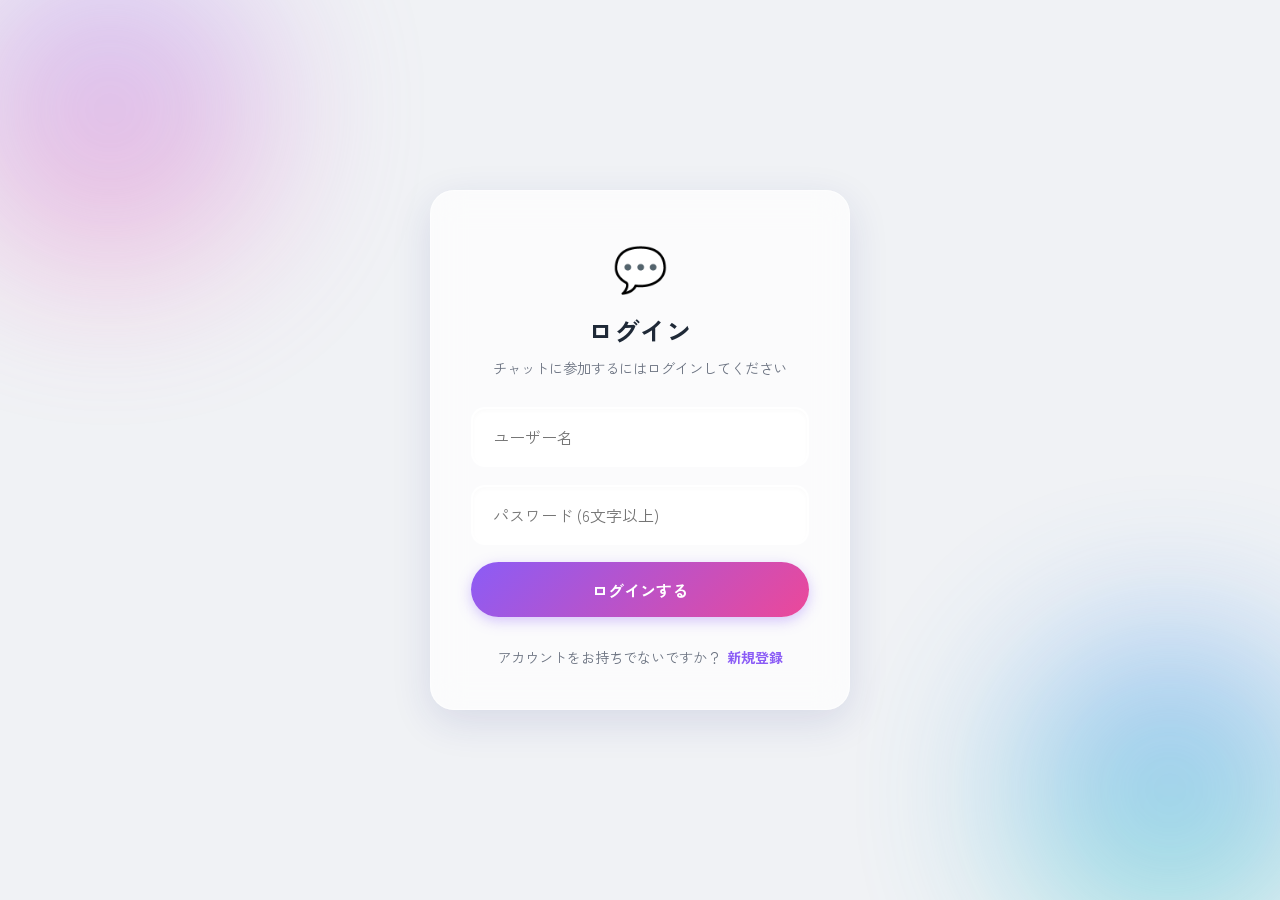
==== index.html @ 80511231 "Add files via upload" ====
<!DOCTYPE html>
<html lang="ja">

<head>
    <meta charset="UTF-8">
    <meta name="viewport" content="width=device-width, initial-scale=1.0">
    <title>授業一覧</title>
    <link rel="icon" type="image/png" href="PNG.png">
    <link rel="stylesheet" href="style.css">
    <link rel="preconnect" href="https://fonts.googleapis.com">
    <link rel="preconnect" href="https://fonts.gstatic.com" crossorigin>
    <link href="https://fonts.googleapis.com/css2?family=Zen+Kaku+Gothic+New:wght@400;500;700&display=swap"
        rel="stylesheet">
</head>

<body>
    <div class="background-shape"></div>
    <div class="background-shape shape-2"></div>

    <!-- ============================================== -->
    <!-- 1. ログイン / 新規登録 画面 (未ログイン時) -->
    <!-- ============================================== -->
    <div id="authView" class="auth-view-container">
        <div class="auth-card">
            <div class="auth-card-header">
                <div class="auth-logo">💬</div>
                <h1 id="authTitle">ログイン</h1>
                <p id="authSubtitle">チャットに参加するにはログインしてください</p>
            </div>
            <form id="authForm" class="auth-form" onsubmit="return false;">
                <div class="input-group">
                    <input type="text" id="authUsername" placeholder="ユーザー名" maxlength="20" autocomplete="username" required>
                </div>
                <div class="input-group">
                    <input type="password" id="authPassword" placeholder="パスワード (6文字以上)" autocomplete="current-password" required>
                </div>
                <button type="submit" id="authSubmitBtn" class="primary-btn">
                    ログインする
                </button>
                <div class="auth-switch">
                    <span id="authSwitchPrompt">アカウントをお持ちでないですか？</span>
                    <a href="#" id="switchToRegister">新規登録</a>
                </div>
            </form>
        </div>
    </div>

    <!-- ============================================== -->
    <!-- 2. メインチャット画面 (ログイン後) -->
    <!-- ============================================== -->
    <div id="mainChatView" class="main-chat-view hidden">
        <!-- トップバー -->
        <div class="top-nav-bar">
            <div class="online-users-wrapper" id="onlineUsersWrapper">
                <button id="onlineCounter" class="online-counter-badge" title="クリックでオンラインユーザーを表示">
                    <span class="status-dot"></span>
                    <span><span id="userCount">1</span>人がオンライン</span>
                    <svg class="online-chevron" width="12" height="12" viewBox="0 0 24 24" fill="none" stroke="currentColor" stroke-width="2.5" stroke-linecap="round" stroke-linejoin="round"><polyline points="6 9 12 15 18 9"></polyline></svg>
                </button>
                <div class="online-users-popup" id="onlineUsersPopup">
                    <div class="online-users-header">
                        <span>👥 オンラインメンバー</span>
                        <span id="onlinePopupCount" class="online-count-pill">1人</span>
                    </div>
                    <ul class="online-users-list" id="onlineUsersList">
                        <li class="online-user-item empty">読み込み中...</li>
                    </ul>
                </div>
            </div>
            <!-- ページマップ -->
            <div class="page-map-wrapper" id="pageMapWrapper">
                <button class="page-map-toggle-btn" id="pageMapToggleBtn">
                    🗺️ ページマップ
                    <svg class="page-map-chevron" width="12" height="12" viewBox="0 0 24 24" fill="none" stroke="currentColor" stroke-width="2.5" stroke-linecap="round" stroke-linejoin="round"><polyline points="6 9 12 15 18 9"></polyline></svg>
                </button>
                <div class="page-map-popup" id="pageMapPopup">
                    <div class="page-map-popup-inner">
                        <button class="page-thumb active" data-page="chat" id="thumbChat">
                            <div class="page-thumb-preview chat-preview">
                                <div class="chat-prev-bar"></div>
                                <div class="chat-prev-msg"></div>
                                <div class="chat-prev-msg short"></div>
                                <div class="chat-prev-msg"></div>
                            </div>
                            <span class="page-thumb-label">💬 チャット</span>
                        </button>
                        <button class="page-thumb" data-page="game" id="thumbGame">
                            <div class="page-thumb-preview game-preview">
                                <div class="game-prev-dot"></div>
                            </div>
                            <span class="page-thumb-label">🎮 ゲーム</span>
                        </button>
                    </div>
                </div>
            </div>
            <div class="user-profile-badge">
                <div class="user-profile-info">
                    <span class="user-greeting">👤</span>
                    <span id="displayUserName" class="user-name-text"></span>
                </div>
                <button id="logoutBtn" class="logout-btn-header" title="ログアウト">ログアウト</button>
            </div>
        </div>

        <!-- チャット本体コンテナ -->
        <div class="container main-content-container">
            <section class="input-card">
                <div class="input-group">
                    <input type="text" id="nameInput" placeholder="お名前" maxlength="20" readonly>
                </div>
                <div class="input-group">
                    <textarea id="messageInput" placeholder="メッセージを入力、または画像をペースト (Ctrl+V)..." rows="3"></textarea>
                </div>

                <!-- 画像プレビュー領域 -->
                <div id="imagePreviewContainer" class="image-preview-container hidden">
                    <div class="image-preview-wrapper">
                        <img id="imagePreview" src="" alt="プレビュー">
                        <button type="button" id="removeImageBtn" class="remove-image-btn" title="画像を削除">&times;</button>
                    </div>
                </div>

                <!-- 入力アクションバー（画像選択ボタン＆送信ボタン） -->
                <div class="input-actions-bar">
                    <label for="imageInput" class="attach-image-btn" id="attachImageBtn" title="画像を添付">
                        <input type="file" id="imageInput" accept="image/*" style="display: none;">
                        <svg xmlns="http://www.w3.org/2000/svg" width="20" height="20" viewBox="0 0 24 24" fill="none" stroke="currentColor" stroke-width="2" stroke-linecap="round" stroke-linejoin="round">
                            <rect x="3" y="3" width="18" height="18" rx="2" ry="2"></rect>
                            <circle cx="8.5" cy="8.5" r="1.5"></circle>
                            <polyline points="21 15 16 10 5 21"></polyline>
                        </svg>
                        <span>画像を追加</span>
                    </label>

                    <button id="sendBtn">
                        送信する
                        <svg xmlns="http://www.w3.org/2000/svg" width="16" height="16" viewBox="0 0 24 24"
                            fill="none" stroke="currentColor" stroke-width="2" stroke-linecap="round"
                            stroke-linejoin="round">
                            <line x1="22" y1="2" x2="11" y2="13"></line>
                            <polygon points="22 2 15 22 11 13 2 9 22 2"></polygon>
                        </svg>
                    </button>
                </div>

                <button id="deleteAllBtn" class="delete-all-btn"
                    style="width: 100%; margin-top: 1rem; background: #fee2e2; color: #ef4444; justify-content: center;">
                    自分の投稿を全て削除
                </button>
                <button id="adminDeleteBtn" class="admin-delete-btn"
                    style="width: 100%; margin-top: 0.5rem; background: #991b1b; color: white; justify-content: center; font-size: 0.8rem; padding: 0.5rem;">
                    管理者用: 全投稿を削除
                </button>
            </section>

            <section id="messagesContainer" class="messages-container">
                <div class="loading-state">読み込み中...</div>
            </section>
        </div>
    </div>

    <!-- ============================================== -->
    <!-- 3. ゲームページ                              -->
    <!-- ============================================== -->
    <div id="gameView" class="game-view hidden">
        <div class="game-topbar">
            <button id="backToChatBtn" class="back-to-chat-btn">← チャットに戻る</button>
            <span class="game-topbar-title">🎮 ゲームページ</span>
            <span class="game-shortcut-hint">Ctrl+Shift+G で戻る</span>
        </div>
        <div class="game-canvas-area">
            <canvas id="gameCanvas"></canvas>
            <!-- ここにゲームの要素を追加してください -->
        </div>
    </div>

    <!-- 削除確認モーダル -->
    <div id="deleteModal" class="modal-overlay">
        <div class="modal-content">
            <h2>本当に削除しますか？</h2>
            <p>この操作は取り消せません。</p>
            <div class="modal-actions">
                <button id="cancelDeleteBtn" class="secondary-btn">キャンセル</button>
                <button id="confirmDeleteBtn" class="danger-btn">削除する</button>
            </div>
        </div>
    </div>

    <!-- 画像拡大プレビュー用モーダル -->
    <div id="imageModal" class="modal-overlay image-modal-overlay">
        <div class="image-modal-content">
            <button id="closeImageModalBtn" class="image-modal-close-btn">&times;</button>
            <img id="modalImage" src="" alt="拡大画像">
        </div>
    </div>

    <script type="module" src="script.js"></script>
</body>

</html>
---- style.css ----
:root {
    --primary-color: #8b5cf6;
    --primary-hover: #7c3aed;
    --accent-color: #ec4899;
    --bg-gradient: linear-gradient(135deg, #fdfbfb 0%, #ebedee 100%);
    --text-primary: #1f2937;
    --text-secondary: #6b7280;
    --glass-bg: rgba(255, 255, 255, 0.7);
    --glass-border: rgba(255, 255, 255, 0.5);
    --shadow-soft: 0 8px 32px 0 rgba(31, 38, 135, 0.07);
    --border-radius: 16px;
}

* {
    box-sizing: border-box;
    margin: 0;
    padding: 0;
}

body {
    font-family: 'Zen Kaku Gothic New', sans-serif;
    background: #f0f2f5;
    color: var(--text-primary);
    line-height: 1.6;
    min-height: 100vh;
    position: relative;
    overflow-x: hidden;
}

.background-shape {
    position: fixed;
    width: 320px;
    height: 320px;
    background: linear-gradient(180deg, #a78bfa 0%, #f472b6 100%);
    filter: blur(80px);
    border-radius: 50%;
    top: -50px;
    left: -50px;
    z-index: -1;
    opacity: 0.45;
    animation: float 10s infinite ease-in-out;
}

.shape-2 {
    top: auto;
    bottom: -50px;
    left: auto;
    right: -50px;
    background: linear-gradient(180deg, #3b82f6 0%, #2dd4bf 100%);
    animation-delay: -5s;
}

@keyframes float {
    0%,
    100% {
        transform: translateY(0);
    }
    50% {
        transform: translateY(20px);
    }
}

.hidden {
    display: none !important;
}

/* ============================================== */
/* 1. ログイン画面スタイル (Auth View) */
/* ============================================== */
.auth-view-container {
    min-height: 100vh;
    display: flex;
    align-items: center;
    justify-content: center;
    padding: 1.5rem;
    animation: fadeIn 0.4s ease;
}

.auth-card {
    background: var(--glass-bg);
    backdrop-filter: blur(16px);
    -webkit-backdrop-filter: blur(16px);
    border: 1px solid var(--glass-border);
    padding: 2.5rem;
    border-radius: 24px;
    box-shadow: 0 12px 40px rgba(31, 38, 135, 0.12);
    width: 100%;
    max-width: 420px;
    text-align: center;
}

.auth-logo {
    font-size: 2.75rem;
    margin-bottom: 0.5rem;
}

.auth-card-header h1 {
    font-size: 1.6rem;
    font-weight: 700;
    color: var(--text-primary);
    margin-bottom: 0.35rem;
}

.auth-card-header p {
    font-size: 0.9rem;
    color: var(--text-secondary);
    margin-bottom: 1.75rem;
}

.auth-form {
    display: flex;
    flex-direction: column;
    gap: 1.1rem;
}

.auth-form .input-group input {
    width: 100%;
    padding: 1rem 1.25rem;
    border: 2px solid transparent;
    background: rgba(255, 255, 255, 0.9);
    border-radius: 14px;
    font-family: inherit;
    font-size: 1rem;
    color: var(--text-primary);
    transition: all 0.25s ease;
}

.auth-form .input-group input:focus {
    outline: none;
    border-color: var(--primary-color);
    background: #fff;
    box-shadow: 0 0 0 4px rgba(139, 92, 246, 0.15);
}

.primary-btn {
    background: linear-gradient(135deg, var(--primary-color), var(--accent-color));
    color: white;
    border: none;
    padding: 0.95rem 1.5rem;
    border-radius: 50px;
    font-weight: 700;
    font-size: 1rem;
    cursor: pointer;
    width: 100%;
    display: flex;
    align-items: center;
    justify-content: center;
    gap: 0.5rem;
    box-shadow: 0 4px 14px rgba(139, 92, 246, 0.35);
    transition: all 0.25s cubic-bezier(0.4, 0, 0.2, 1);
    font-family: inherit;
}

.primary-btn:hover {
    transform: translateY(-2px);
    box-shadow: 0 6px 18px rgba(139, 92, 246, 0.45);
}

.primary-btn:active {
    transform: translateY(0);
}

.auth-switch {
    font-size: 0.88rem;
    color: var(--text-secondary);
    margin-top: 0.75rem;
    display: flex;
    justify-content: center;
    gap: 0.4rem;
}

.auth-switch a {
    color: var(--primary-color);
    text-decoration: none;
    font-weight: 700;
}

.auth-switch a:hover {
    text-decoration: underline;
}

/* ============================================== */
/* 2. メインチャット画面スタイル */
/* ============================================== */
.main-chat-view {
    padding: 1.5rem 1rem 1.5rem;
    animation: fadeIn 0.4s ease;
    height: 100vh;
    overflow: hidden;
}

/* トップバー */
.top-nav-bar {
    max-width: 1200px;
    margin: 0 auto 1rem;
    display: flex;
    align-items: center;
    justify-content: space-between;
    gap: 1rem;
}

.online-users-wrapper {
    position: relative;
}

.online-counter-badge {
    background: rgba(255, 255, 255, 0.85);
    backdrop-filter: blur(8px);
    -webkit-backdrop-filter: blur(8px);
    padding: 0.45rem 0.9rem;
    border-radius: 50px;
    box-shadow: 0 2px 8px rgba(0, 0, 0, 0.06);
    display: flex;
    align-items: center;
    gap: 0.5rem;
    font-size: 0.85rem;
    font-weight: 700;
    font-family: inherit;
    color: var(--text-primary);
    border: 1px solid rgba(255, 255, 255, 0.6);
    cursor: pointer;
    transition: all 0.2s ease;
}

.online-counter-badge:hover {
    background: #fff;
    box-shadow: 0 4px 12px rgba(0, 0, 0, 0.1);
    transform: translateY(-1px);
}

.online-counter-badge.open {
    background: #fff;
    border-color: rgba(16, 185, 129, 0.4);
    box-shadow: 0 4px 14px rgba(16, 185, 129, 0.2);
}

.online-chevron {
    transition: transform 0.25s ease;
    flex-shrink: 0;
    color: var(--text-secondary);
}

.online-counter-badge.open .online-chevron {
    transform: rotate(180deg);
}

/* オンラインユーザー ポップアップ */
.online-users-popup {
    position: absolute;
    top: calc(100% + 0.6rem);
    left: 0;
    background: rgba(255, 255, 255, 0.96);
    backdrop-filter: blur(16px);
    -webkit-backdrop-filter: blur(16px);
    border: 1px solid rgba(255, 255, 255, 0.8);
    border-radius: 18px;
    box-shadow: 0 12px 36px rgba(31, 38, 135, 0.14);
    padding: 0.75rem;
    z-index: 9999;
    opacity: 0;
    pointer-events: none;
    transform: translateY(-6px);
    transition: opacity 0.2s ease, transform 0.2s ease;
    min-width: 220px;
    max-width: 280px;
}

.online-users-popup.open {
    opacity: 1;
    pointer-events: auto;
    transform: translateY(0);
}

.online-users-header {
    display: flex;
    align-items: center;
    justify-content: space-between;
    padding: 0.25rem 0.5rem 0.6rem;
    border-bottom: 1px solid rgba(0, 0, 0, 0.06);
    font-size: 0.82rem;
    font-weight: 700;
    color: var(--text-secondary);
}

.online-count-pill {
    background: rgba(16, 185, 129, 0.15);
    color: #059669;
    font-size: 0.75rem;
    font-weight: 700;
    padding: 0.15rem 0.55rem;
    border-radius: 20px;
}

.online-users-list {
    list-style: none;
    max-height: 220px;
    overflow-y: auto;
    padding: 0.4rem 0 0.1rem;
    margin: 0;
}

.online-user-item {
    display: flex;
    align-items: center;
    gap: 0.6rem;
    padding: 0.45rem 0.55rem;
    border-radius: 10px;
    font-size: 0.88rem;
    font-weight: 600;
    color: var(--text-primary);
    transition: background 0.15s ease;
}

.online-user-item:hover {
    background: rgba(139, 92, 246, 0.07);
}

.online-user-item.empty {
    color: var(--text-secondary);
    font-size: 0.82rem;
    justify-content: center;
    padding: 0.75rem;
}

.status-dot-sm {
    width: 8px;
    height: 8px;
    background-color: #10b981;
    border-radius: 50%;
    box-shadow: 0 0 0 2px rgba(16, 185, 129, 0.25);
    flex-shrink: 0;
}

.online-user-name {
    flex: 1;
    overflow: hidden;
    text-overflow: ellipsis;
    white-space: nowrap;
}

.online-user-tag {
    font-size: 0.7rem;
    font-weight: 700;
    background: rgba(139, 92, 246, 0.15);
    color: var(--primary-hover);
    padding: 0.1rem 0.45rem;
    border-radius: 8px;
    flex-shrink: 0;
}


/* ページマップ ボタン＋ポップアップ */
.page-map-wrapper {
    position: relative;
}

.page-map-toggle-btn {
    display: flex;
    align-items: center;
    gap: 0.4rem;
    background: rgba(255, 255, 255, 0.85);
    backdrop-filter: blur(8px);
    -webkit-backdrop-filter: blur(8px);
    border: 1px solid rgba(255, 255, 255, 0.6);
    padding: 0.45rem 0.9rem;
    border-radius: 50px;
    font-size: 0.85rem;
    font-weight: 700;
    font-family: inherit;
    color: var(--text-primary);
    cursor: pointer;
    box-shadow: 0 2px 8px rgba(0, 0, 0, 0.06);
    transition: all 0.2s ease;
    white-space: nowrap;
}

.page-map-toggle-btn:hover {
    background: #fff;
    box-shadow: 0 4px 12px rgba(0, 0, 0, 0.1);
}

.page-map-toggle-btn.open {
    background: linear-gradient(135deg, var(--primary-color), var(--accent-color));
    color: white;
    border-color: transparent;
    box-shadow: 0 4px 14px rgba(139, 92, 246, 0.4);
}

.page-map-chevron {
    transition: transform 0.25s ease;
    flex-shrink: 0;
}

.page-map-toggle-btn.open .page-map-chevron {
    transform: rotate(180deg);
}

/* ポップアップ本体 */
.page-map-popup {
    position: absolute;
    top: calc(100% + 0.6rem);
    left: 50%;
    transform: translateX(-50%) scale(0.95);
    background: rgba(255, 255, 255, 0.95);
    backdrop-filter: blur(16px);
    -webkit-backdrop-filter: blur(16px);
    border: 1px solid rgba(255, 255, 255, 0.7);
    border-radius: 20px;
    box-shadow: 0 12px 40px rgba(31, 38, 135, 0.15);
    padding: 1rem;
    z-index: 9999;
    opacity: 0;
    pointer-events: none;
    transition: opacity 0.2s ease, transform 0.2s ease;
    min-width: 220px;
}

.page-map-popup.open {
    opacity: 1;
    pointer-events: auto;
    transform: translateX(-50%) scale(1);
}

.page-map-popup-inner {
    display: flex;
    gap: 0.75rem;
    justify-content: center;
}

/* ページサムネイル */
.page-thumb {
    display: flex;
    flex-direction: column;
    align-items: center;
    gap: 0.5rem;
    background: none;
    border: 2px solid transparent;
    border-radius: 14px;
    padding: 0.5rem;
    cursor: pointer;
    transition: all 0.2s ease;
    font-family: inherit;
}

.page-thumb:hover {
    background: rgba(139, 92, 246, 0.06);
    border-color: rgba(139, 92, 246, 0.2);
}

.page-thumb.active {
    border-color: var(--primary-color);
    background: rgba(139, 92, 246, 0.07);
}

.page-thumb-preview {
    width: 80px;
    height: 56px;
    border-radius: 8px;
    overflow: hidden;
    position: relative;
    border: 1px solid rgba(0, 0, 0, 0.07);
}

/* チャットページのプレビュー */
.chat-preview {
    background: #f0f2f5;
    padding: 5px;
    display: flex;
    flex-direction: column;
    gap: 3px;
}

.chat-prev-bar {
    height: 8px;
    background: linear-gradient(135deg, #a78bfa, #f472b6);
    border-radius: 4px;
    margin-bottom: 2px;
}

.chat-prev-msg {
    height: 6px;
    background: rgba(255, 255, 255, 0.9);
    border-radius: 3px;
}

.chat-prev-msg.short {
    width: 60%;
}

/* ゲームページのプレビュー */
.game-preview {
    background: #0f0f1a;
    display: flex;
    align-items: center;
    justify-content: center;
}

.game-prev-dot {
    width: 20px;
    height: 20px;
    border-radius: 50%;
    background: linear-gradient(135deg, #a78bfa, #3b82f6);
    box-shadow: 0 0 10px rgba(139, 92, 246, 0.6);
}

.page-thumb-label {
    font-size: 0.78rem;
    font-weight: 700;
    color: var(--text-primary);
    white-space: nowrap;
}

.page-thumb.active .page-thumb-label {
    color: var(--primary-color);
}

.user-profile-badge {
    background: rgba(255, 255, 255, 0.85);
    backdrop-filter: blur(8px);
    -webkit-backdrop-filter: blur(8px);
    padding: 0.45rem 1rem;
    border-radius: 50px;
    box-shadow: 0 2px 8px rgba(0, 0, 0, 0.06);
    display: flex;
    align-items: center;
    gap: 0.75rem;
    border: 1px solid rgba(255, 255, 255, 0.6);
}

.user-profile-info {
    display: flex;
    align-items: center;
    gap: 0.35rem;
}

.user-name-text {
    font-size: 0.88rem;
    font-weight: 700;
    color: var(--text-primary);
}

.logout-btn-header {
    background: none;
    border: none;
    font-size: 0.82rem;
    font-weight: 700;
    color: var(--accent-color);
    cursor: pointer;
    padding: 0;
    font-family: inherit;
    transition: color 0.2s;
}

.logout-btn-header:hover {
    color: #be185d;
    text-decoration: underline;
}

.container {
    max-width: 1200px;
    margin: 0 auto;
}

.main-content-container {
    margin-top: 0.5rem;
    display: grid;
    grid-template-columns: 350px minmax(0, 1fr);
    gap: 1.5rem;
    height: calc(100vh - 75px);
    align-items: start;
}

.input-card {
    background: var(--glass-bg);
    backdrop-filter: blur(12px);
    -webkit-backdrop-filter: blur(12px);
    border: 1px solid var(--glass-border);
    padding: 2rem;
    border-radius: var(--border-radius);
    box-shadow: var(--shadow-soft);
    margin-bottom: 0;
    display: flex;
    flex-direction: column;
    gap: 1.25rem;
    grid-column: 1;
    position: sticky;
    top: 0;
}

.input-group {
    position: relative;
}

input,
textarea {
    width: 100%;
    padding: 1rem 1.25rem;
    border: 2px solid transparent;
    background: rgba(255, 255, 255, 0.8);
    border-radius: 12px;
    font-family: inherit;
    font-size: 1rem;
    color: var(--text-primary);
    transition: all 0.25s ease;
    box-shadow: inset 0 2px 4px rgba(0, 0, 0, 0.02);
}

input:focus,
textarea:focus {
    outline: none;
    border-color: var(--primary-color);
    background: #fff;
    box-shadow: 0 0 0 4px rgba(139, 92, 246, 0.15);
}

input[readonly] {
    background: rgba(243, 244, 246, 0.8);
    cursor: default;
    color: #4b5563;
    font-weight: 600;
}

textarea {
    resize: none;
    min-height: 100px;
}

/* 入力アクションバー */
.input-actions-bar {
    display: flex;
    align-items: center;
    justify-content: space-between;
    gap: 1rem;
}

.attach-image-btn {
    background: rgba(255, 255, 255, 0.85);
    color: var(--text-secondary);
    border: 1px solid var(--glass-border);
    padding: 0.65rem 1.25rem;
    border-radius: 50px;
    font-size: 0.9rem;
    font-weight: 600;
    cursor: pointer;
    user-select: none;
    -webkit-user-select: none;
    display: inline-flex;
    align-items: center;
    gap: 0.4rem;
    transition: all 0.2s ease;
    box-shadow: 0 2px 6px rgba(0, 0, 0, 0.04);
}

.attach-image-btn:hover {
    color: var(--primary-color);
    background: #fff;
    border-color: var(--primary-color);
    transform: translateY(-1px);
}

/* 画像プレビュー */
.image-preview-container {
    display: flex;
    margin-top: -0.25rem;
}

.image-preview-wrapper {
    position: relative;
    display: inline-block;
    border-radius: 12px;
    overflow: hidden;
    box-shadow: 0 4px 12px rgba(0, 0, 0, 0.1);
    background: #000;
}

.image-preview-wrapper img {
    display: block;
    max-height: 120px;
    max-width: 200px;
    object-fit: cover;
    border-radius: 12px;
}

.remove-image-btn {
    position: absolute;
    top: 4px;
    right: 4px;
    background: rgba(0, 0, 0, 0.65);
    color: #fff;
    border: none;
    border-radius: 50%;
    width: 24px;
    height: 24px;
    display: flex;
    align-items: center;
    justify-content: center;
    font-size: 1rem;
    cursor: pointer;
    transition: background 0.2s, transform 0.2s;
    box-shadow: 0 2px 4px rgba(0, 0, 0, 0.3);
}

.remove-image-btn:hover {
    background: #ef4444;
    transform: scale(1.1);
}

button#sendBtn {
    background: linear-gradient(135deg, var(--primary-color), var(--accent-color));
    color: white;
    border: none;
    padding: 0.85rem 2rem;
    border-radius: 50px;
    font-weight: 700;
    font-size: 1rem;
    cursor: pointer;
    transition: all 0.3s cubic-bezier(0.4, 0, 0.2, 1);
    display: flex;
    align-items: center;
    gap: 0.5rem;
    box-shadow: 0 4px 12px rgba(139, 92, 246, 0.3);
}

button#sendBtn:hover {
    transform: translateY(-2px);
    box-shadow: 0 6px 16px rgba(139, 92, 246, 0.4);
}

button#sendBtn:active {
    transform: translateY(0);
}

button#sendBtn:disabled {
    opacity: 0.6;
    cursor: not-allowed;
    transform: none;
}

.delete-all-btn {
    width: 100%;
    margin-top: 1rem;
    background: #fee2e2;
    color: #ef4444;
    border: none;
    padding: 0.75rem 1rem;
    border-radius: 12px;
    font-weight: 700;
    font-size: 0.9rem;
    cursor: pointer;
    display: flex;
    align-items: center;
    justify-content: center;
    transition: all 0.2s;
}

.delete-all-btn:hover {
    background: #fecaca;
    transform: translateY(-1px);
}

.admin-delete-btn {
    width: 100%;
    margin-top: 0.5rem;
    background: #991b1b;
    color: white;
    border: none;
    padding: 0.5rem 1rem;
    border-radius: 12px;
    font-weight: 700;
    font-size: 0.8rem;
    cursor: pointer;
    display: flex;
    align-items: center;
    justify-content: center;
    transition: all 0.2s;
}

.admin-delete-btn:hover {
    background: #7f1d1d;
    transform: translateY(-1px);
}

.messages-container {
    display: flex;
    flex-direction: column;
    gap: 1.25rem;
    padding: 0 0.5rem 2rem 0;
    grid-column: 2;
    height: 100%;
    overflow-y: auto;
    overflow-x: hidden;
    min-width: 0;
    scrollbar-width: thin;
}

.message-card {
    background: rgba(255, 255, 255, 0.9);
    padding: 1.25rem 1.5rem;
    border-radius: var(--border-radius);
    box-shadow: 0 2px 10px rgba(0, 0, 0, 0.03);
    animation: slideIn 0.4s cubic-bezier(0.16, 1, 0.3, 1);
    position: relative;
    transition: transform 0.2s, box-shadow 0.2s;
}

.message-card:hover {
    transform: translateY(-2px);
    box-shadow: 0 4px 12px rgba(0, 0, 0, 0.05);
}

.message-header {
    display: flex;
    align-items: center;
    gap: 0.75rem;
    margin-bottom: 0.75rem;
}

.message-avatar {
    width: 34px;
    height: 34px;
    background: linear-gradient(135deg, #ffd1ff 0%, #fad0c4 100%);
    border-radius: 50%;
    display: flex;
    align-items: center;
    justify-content: center;
    font-size: 0.85rem;
    font-weight: bold;
    color: #6b7280;
    flex-shrink: 0;
}

.message-info {
    display: flex;
    flex-direction: column;
}

.message-name {
    font-weight: 700;
    font-size: 0.95rem;
    color: #374151;
}

.message-time {
    font-size: 0.75rem;
    color: #9ca3af;
}

.message-actions {
    display: flex;
    flex-direction: column;
    align-items: center;
    gap: 0.25rem;
    margin-left: auto;
}

.delete-btn {
    background: none;
    border: none;
    color: #9ca3af;
    font-size: 1.2rem;
    cursor: pointer;
    line-height: 1;
    padding: 0 0.5rem;
    transition: color 0.2s, transform 0.2s;
    box-shadow: none;
}

.delete-btn:hover {
    color: #ef4444;
    transform: scale(1.2);
    box-shadow: none;
}

.lock-btn {
    background: none;
    border: none;
    cursor: pointer;
    font-size: 1.2rem;
    color: #cbd5e1;
    transition: all 0.2s;
    padding: 0 0.5rem;
    box-shadow: none;
}

.lock-btn:hover {
    color: #94a3b8;
}

.lock-btn.locked {
    color: #ef4444;
}

.message-content {
    font-size: 1rem;
    color: #4b5563;
    line-height: 1.6;
    white-space: pre-wrap;
    word-break: break-word;
}

/* メッセージ内画像 */
.message-image-container {
    margin-top: 0.75rem;
}

.message-image {
    max-width: 100%;
    max-height: 280px;
    border-radius: 12px;
    object-fit: cover;
    cursor: pointer;
    display: block;
    box-shadow: 0 2px 8px rgba(0, 0, 0, 0.08);
    transition: transform 0.2s ease, box-shadow 0.2s ease;
}

.message-image:hover {
    transform: scale(1.015);
    box-shadow: 0 4px 14px rgba(0, 0, 0, 0.14);
}

.loading-state {
    text-align: center;
    color: var(--text-secondary);
    padding: 2rem;
}

.status-dot {
    width: 10px;
    height: 10px;
    background-color: #10b981;
    border-radius: 50%;
    box-shadow: 0 0 0 2px rgba(16, 185, 129, 0.2);
    animation: pulse 2s infinite;
}

@keyframes pulse {
    0% {
        box-shadow: 0 0 0 0 rgba(16, 185, 129, 0.7);
    }
    70% {
        box-shadow: 0 0 0 8px rgba(16, 185, 129, 0);
    }
    100% {
        box-shadow: 0 0 0 0 rgba(16, 185, 129, 0);
    }
}

@keyframes fadeIn {
    from {
        opacity: 0;
        transform: translateY(6px);
    }
    to {
        opacity: 1;
        transform: translateY(0);
    }
}

@keyframes slideIn {
    from {
        opacity: 0;
        transform: translateY(10px);
    }
    to {
        opacity: 1;
        transform: translateY(0);
    }
}

/* モーダル */
.modal-overlay {
    position: fixed;
    top: 0;
    left: 0;
    width: 100%;
    height: 100%;
    background: rgba(0, 0, 0, 0.5);
    backdrop-filter: blur(4px);
    -webkit-backdrop-filter: blur(4px);
    display: flex;
    justify-content: center;
    align-items: center;
    opacity: 0;
    pointer-events: none;
    transition: opacity 0.3s ease;
    z-index: 99999;
}

.modal-overlay.active {
    opacity: 1;
    pointer-events: auto;
}

.modal-content {
    background: white;
    padding: 2rem;
    border-radius: 20px;
    box-shadow: 0 20px 40px rgba(0, 0, 0, 0.2);
    max-width: 480px;
    width: 90%;
    position: relative;
    transform: scale(0.9);
    transition: transform 0.3s cubic-bezier(0.16, 1, 0.3, 1);
}

.modal-overlay.active .modal-content {
    transform: scale(1);
}

/* 画像拡大モーダル */
.image-modal-overlay {
    background: rgba(0, 0, 0, 0.85);
    backdrop-filter: blur(6px);
}

.image-modal-content {
    position: relative;
    max-width: 90vw;
    max-height: 90vh;
    display: flex;
    justify-content: center;
    align-items: center;
    animation: zoomIn 0.25s ease;
}

.image-modal-content img {
    max-width: 100%;
    max-height: 85vh;
    border-radius: 12px;
    box-shadow: 0 10px 30px rgba(0, 0, 0, 0.5);
    object-fit: contain;
}

.image-modal-close-btn {
    position: absolute;
    top: -40px;
    right: 0;
    background: none;
    border: none;
    color: white;
    font-size: 2rem;
    cursor: pointer;
    transition: transform 0.2s;
}

.image-modal-close-btn:hover {
    transform: scale(1.2);
}

@keyframes zoomIn {
    from {
        opacity: 0;
        transform: scale(0.9);
    }
    to {
        opacity: 1;
        transform: scale(1);
    }
}

.modal-actions {
    display: flex;
    justify-content: flex-end;
    gap: 1rem;
    margin-top: 1.5rem;
}

.secondary-btn {
    background: #e5e7eb;
    color: var(--text-primary);
    border: none;
    padding: 0.6rem 1.25rem;
    border-radius: 10px;
    font-weight: 700;
    cursor: pointer;
}

.secondary-btn:hover {
    background: #d1d5db;
}

.danger-btn {
    background: #ef4444;
    color: white;
    border: none;
    padding: 0.6rem 1.25rem;
    border-radius: 10px;
    font-weight: 700;
    cursor: pointer;
}

.danger-btn:hover {
    background: #dc2626;
}

@media (max-width: 800px) {
    .main-chat-view {
        padding: 1rem 0.75rem;
        height: 100vh;
    }

    .main-content-container {
        grid-template-columns: 1fr;
        height: calc(100vh - 70px);
    }

    .input-card,
    .messages-container {
        grid-column: 1;
    }

    .input-card {
        position: static;
        margin-bottom: 1rem;
    }

    .messages-container {
        height: 500px;
        max-height: calc(100vh - 400px);
    }

    .top-nav-bar {
        margin-bottom: 1rem;
    }
}

@media (max-width: 480px) {
    .input-card {
        padding: 1.25rem;
    }

    .auth-card {
        padding: 2rem 1.5rem;
    }
}

/* ============================================== */
/* ゲームページ                                   */
/* ============================================== */
.game-view {
    width: 100vw;
    height: 100vh;
    display: flex;
    flex-direction: column;
    background: #0f0f1a;
    animation: fadeIn 0.3s ease;
    overflow: hidden;
}

.game-topbar {
    display: flex;
    align-items: center;
    gap: 1rem;
    padding: 0.6rem 1.2rem;
    background: rgba(255, 255, 255, 0.05);
    border-bottom: 1px solid rgba(255, 255, 255, 0.08);
    flex-shrink: 0;
}

.back-to-chat-btn {
    background: rgba(139, 92, 246, 0.2);
    color: #a78bfa;
    border: 1px solid rgba(139, 92, 246, 0.4);
    padding: 0.4rem 0.9rem;
    border-radius: 8px;
    font-size: 0.85rem;
    font-weight: 700;
    cursor: pointer;
    font-family: inherit;
    transition: all 0.2s;
}

.back-to-chat-btn:hover {
    background: rgba(139, 92, 246, 0.4);
    color: #ede9fe;
}

.game-topbar-title {
    color: #e5e7eb;
    font-weight: 700;
    font-size: 0.95rem;
}

.game-shortcut-hint {
    margin-left: auto;
    color: #6b7280;
    font-size: 0.78rem;
}

.game-canvas-area {
    flex: 1;
    display: flex;
    align-items: center;
    justify-content: center;
    overflow: hidden;
}

#gameCanvas {
    display: block;
    background: #000;
}
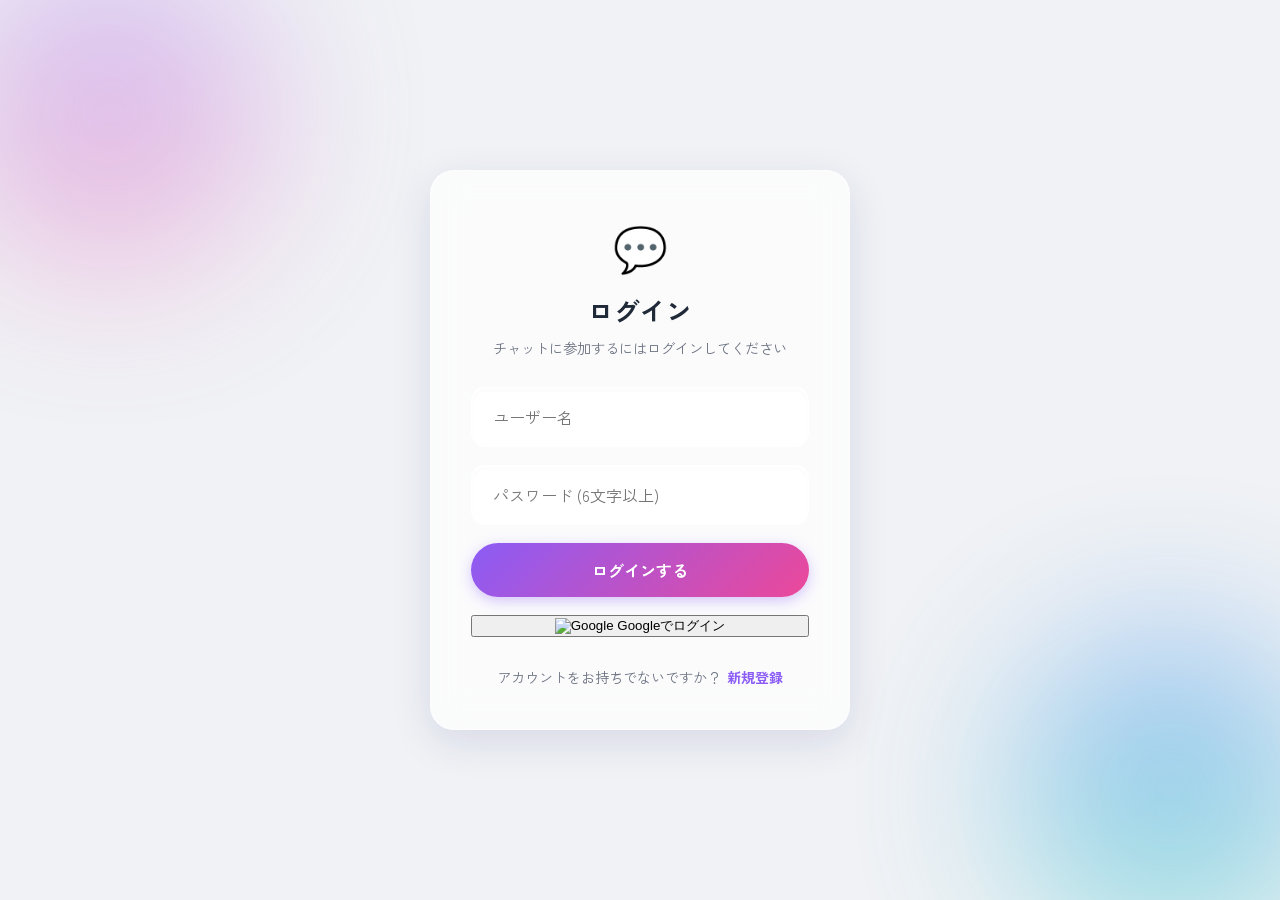
==== commit 924709e6: "Refactor login form structure and add Google login button" ====
--- a/index.html
+++ b/index.html
@@ -6,7 +6,7 @@
     <meta name="viewport" content="width=device-width, initial-scale=1.0">
     <title>授業一覧</title>
     <link rel="icon" type="image/png" href="PNG.png">
-    <link rel="stylesheet" href="style.css">
+    <link rel="stylesheet" href="style.css?v=20260906_3">
     <link rel="preconnect" href="https://fonts.googleapis.com">
     <link rel="preconnect" href="https://fonts.gstatic.com" crossorigin>
     <link href="https://fonts.googleapis.com/css2?family=Zen+Kaku+Gothic+New:wght@400;500;700&display=swap"
@@ -28,20 +28,49 @@
                 <p id="authSubtitle">チャットに参加するにはログインしてください</p>
             </div>
             <form id="authForm" class="auth-form" onsubmit="return false;">
-                <div class="input-group">
-                    <input type="text" id="authUsername" placeholder="ユーザー名" maxlength="20" autocomplete="username" required>
-                </div>
-                <div class="input-group">
-                    <input type="password" id="authPassword" placeholder="パスワード (6文字以上)" autocomplete="current-password" required>
-                </div>
-                <button type="submit" id="authSubmitBtn" class="primary-btn">
-                    ログインする
-                </button>
-                <div class="auth-switch">
-                    <span id="authSwitchPrompt">アカウントをお持ちでないですか？</span>
-                    <a href="#" id="switchToRegister">新規登録</a>
-                </div>
-            </form>
+
+    <div class="input-group">
+        <input
+            type="text"
+            id="authUsername"
+            placeholder="ユーザー名"
+            maxlength="20"
+            autocomplete="username"
+            required
+        >
+    </div>
+
+    <div class="input-group">
+        <input
+            type="password"
+            id="authPassword"
+            placeholder="パスワード (6文字以上)"
+            autocomplete="current-password"
+            required
+        >
+    </div>
+
+    <button type="submit" id="authSubmitBtn" class="primary-btn">
+        ログインする
+    </button>
+
+    <button type="button" id="googleLoginBtn" class="google-login-btn">
+        <img
+            src="https://www.gstatic.com/firebasejs/ui/2.0.0/images/auth/google.svg"
+            alt="Google"
+            width="20"
+        >
+        Googleでログイン
+    </button>
+
+    <div class="auth-switch">
+        <span id="authSwitchPrompt">
+            アカウントをお持ちでないですか？
+        </span>
+        <a href="#" id="switchToRegister">新規登録</a>
+    </div>
+
+</form>
         </div>
     </div>
 
@@ -165,12 +194,12 @@
     <div id="gameView" class="game-view hidden">
         <div class="game-topbar">
             <button id="backToChatBtn" class="back-to-chat-btn">← チャットに戻る</button>
-            <span class="game-topbar-title">🎮 ゲームページ</span>
+            <span class="game-topbar-title">🎮 2Dオンライン対戦シューティング</span>
             <span class="game-shortcut-hint">Ctrl+Shift+G で戻る</span>
         </div>
         <div class="game-canvas-area">
             <canvas id="gameCanvas"></canvas>
-            <!-- ここにゲームの要素を追加してください -->
+            <button id="mobileShootBtn" class="mobile-shoot-btn" title="射撃">🔥</button>
         </div>
     </div>
 
@@ -194,7 +223,7 @@
         </div>
     </div>
 
-    <script type="module" src="script.js"></script>
+    <script type="module" src="script.js?v=20260906_3"></script>
 </body>
 
 </html>
--- a/style.css
+++ b/style.css
@@ -898,6 +898,23 @@
     word-break: break-word;
 }
 
+.message-content a,
+.message-link {
+    color: var(--primary-color);
+    text-decoration: underline;
+    text-underline-offset: 3px;
+    word-break: break-all;
+    cursor: pointer;
+    font-weight: 500;
+    transition: color 0.2s ease, text-decoration-color 0.2s ease;
+}
+
+.message-content a:hover,
+.message-link:hover {
+    color: var(--primary-hover);
+    text-decoration-color: var(--primary-hover);
+}
+
 /* メッセージ内画像 */
 .message-image-container {
     margin-top: 0.75rem;
@@ -917,6 +934,154 @@
 .message-image:hover {
     transform: scale(1.015);
     box-shadow: 0 4px 14px rgba(0, 0, 0, 0.14);
+}
+
+/* 既読ステータス & メンバーポップオーバー */
+.message-footer {
+    display: flex;
+    justify-content: flex-end;
+    align-items: center;
+    margin-top: 0.6rem;
+    padding-top: 0.2rem;
+}
+
+.read-status-wrapper {
+    position: relative;
+    display: inline-flex;
+    align-items: center;
+}
+
+.read-status-btn {
+    background: rgba(16, 185, 129, 0.09);
+    color: #059669;
+    border: 1px solid rgba(16, 185, 129, 0.2);
+    font-size: 0.76rem;
+    font-weight: 700;
+    font-family: inherit;
+    display: inline-flex;
+    align-items: center;
+    gap: 0.3rem;
+    cursor: pointer;
+    padding: 0.2rem 0.6rem;
+    border-radius: 20px;
+    transition: all 0.2s ease;
+    user-select: none;
+}
+
+.read-status-btn:hover {
+    background: rgba(16, 185, 129, 0.18);
+    border-color: rgba(16, 185, 129, 0.4);
+    transform: translateY(-1px);
+}
+
+.read-status-btn.unread {
+    color: #9ca3af;
+    background: rgba(156, 163, 175, 0.1);
+    border-color: transparent;
+    cursor: default;
+}
+
+.read-status-btn.unread:hover {
+    transform: none;
+    background: rgba(156, 163, 175, 0.1);
+}
+
+.read-check-icon {
+    font-size: 0.82rem;
+    font-weight: bold;
+    line-height: 1;
+}
+
+.read-popover {
+    position: absolute;
+    bottom: calc(100% + 7px);
+    right: 0;
+    background: rgba(255, 255, 255, 0.98);
+    backdrop-filter: blur(14px);
+    -webkit-backdrop-filter: blur(14px);
+    border: 1px solid rgba(255, 255, 255, 0.8);
+    border-radius: 14px;
+    box-shadow: 0 10px 30px rgba(31, 38, 135, 0.15);
+    padding: 0.65rem 0.8rem;
+    min-width: 170px;
+    max-width: 240px;
+    z-index: 1000;
+    opacity: 0;
+    pointer-events: none;
+    transform: translateY(6px);
+    transition: opacity 0.2s ease, transform 0.2s ease;
+}
+
+.read-popover.open {
+    opacity: 1;
+    pointer-events: auto;
+    transform: translateY(0);
+}
+
+.read-popover-header {
+    font-size: 0.76rem;
+    font-weight: 700;
+    color: var(--text-secondary);
+    border-bottom: 1px solid rgba(0, 0, 0, 0.06);
+    padding-bottom: 0.35rem;
+    margin-bottom: 0.4rem;
+    display: flex;
+    justify-content: space-between;
+    align-items: center;
+}
+
+.read-popover-count {
+    background: rgba(16, 185, 129, 0.15);
+    color: #059669;
+    font-size: 0.72rem;
+    padding: 0.1rem 0.45rem;
+    border-radius: 12px;
+}
+
+.read-popover-list {
+    list-style: none;
+    max-height: 150px;
+    overflow-y: auto;
+    padding: 0;
+    margin: 0;
+    display: flex;
+    flex-direction: column;
+    gap: 0.3rem;
+}
+
+.read-popover-item {
+    font-size: 0.82rem;
+    font-weight: 600;
+    color: var(--text-primary);
+    display: flex;
+    align-items: center;
+    gap: 0.45rem;
+}
+
+.read-dot {
+    width: 6px;
+    height: 6px;
+    border-radius: 50%;
+    background-color: #10b981;
+    box-shadow: 0 0 0 2px rgba(16, 185, 129, 0.25);
+    flex-shrink: 0;
+}
+
+.read-popover-name {
+    flex: 1;
+    overflow: hidden;
+    text-overflow: ellipsis;
+    white-space: nowrap;
+}
+
+.read-me-tag {
+    font-size: 0.68rem;
+    font-weight: 700;
+    background: rgba(139, 92, 246, 0.15);
+    color: var(--primary-hover);
+    padding: 0.05rem 0.35rem;
+    border-radius: 6px;
+    flex-shrink: 0;
 }
 
 .loading-state {
@@ -1194,9 +1359,46 @@
     align-items: center;
     justify-content: center;
     overflow: hidden;
+    position: relative;
 }
 
 #gameCanvas {
     display: block;
-    background: #000;
-}
+    width: 100%;
+    height: 100%;
+    background: #0d0d18;
+    touch-action: none;
+    user-select: none;
+    -webkit-user-select: none;
+    cursor: crosshair;
+}
+
+/* モバイル・タッチ用 射撃ボタン */
+.mobile-shoot-btn {
+    position: absolute;
+    bottom: 2rem;
+    right: 2rem;
+    width: 68px;
+    height: 68px;
+    border-radius: 50%;
+    background: linear-gradient(135deg, #ef4444, #dc2626);
+    color: white;
+    font-size: 1.8rem;
+    border: 3px solid rgba(255, 255, 255, 0.4);
+    box-shadow: 0 4px 15px rgba(239, 68, 68, 0.5), inset 0 2px 4px rgba(255, 255, 255, 0.3);
+    cursor: pointer;
+    display: flex;
+    align-items: center;
+    justify-content: center;
+    z-index: 10;
+    touch-action: manipulation;
+    user-select: none;
+    -webkit-user-select: none;
+    transition: transform 0.1s, box-shadow 0.1s;
+}
+
+.mobile-shoot-btn:active {
+    transform: scale(0.92);
+    box-shadow: 0 2px 8px rgba(239, 68, 68, 0.7);
+    background: linear-gradient(135deg, #dc2626, #b91c1c);
+}
